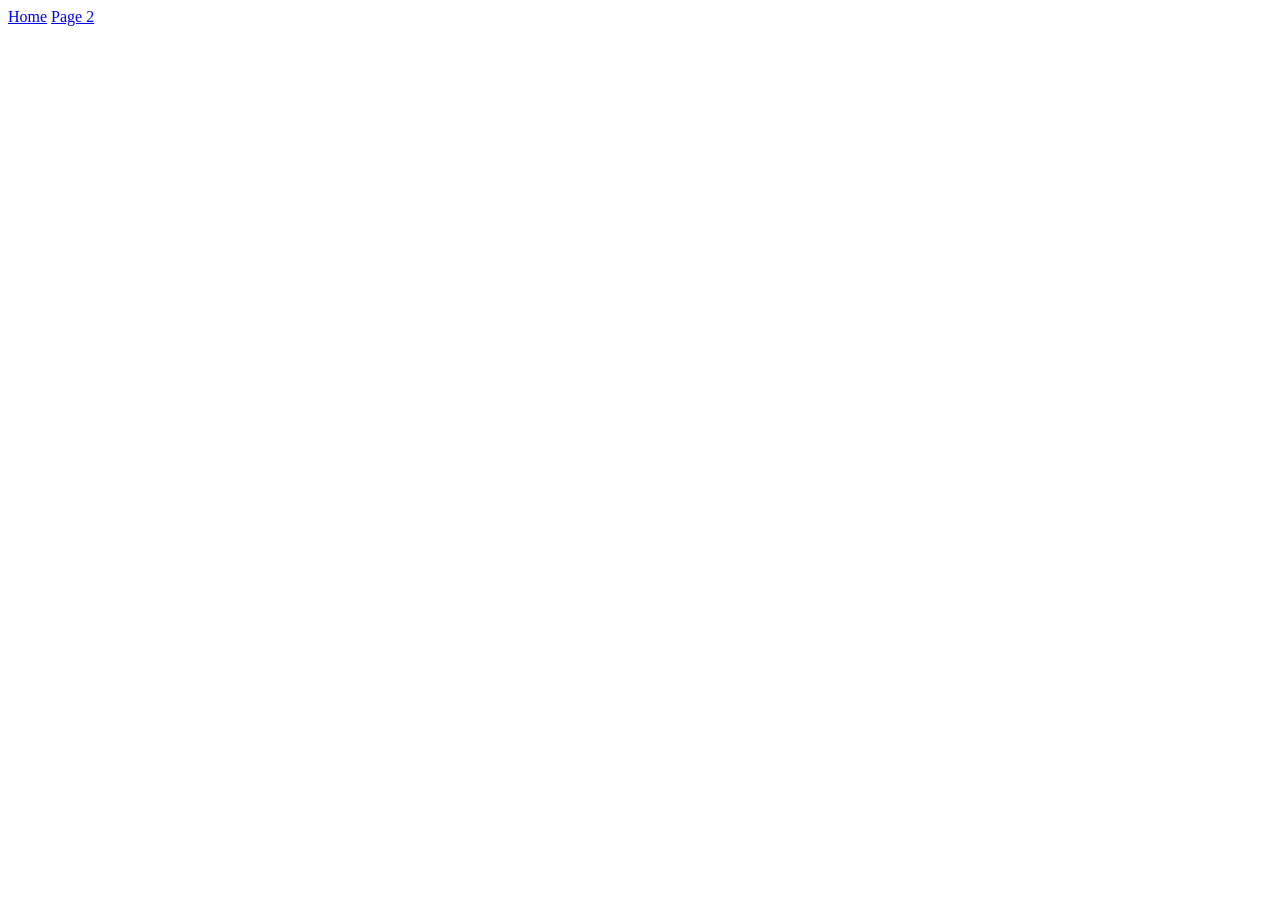
==== index.html @ c8fd0165 "Create index.html Add index.html" ====
<!DOCTYPE html> 
<html lang="th"> 
  <head> 
    <meta charset="UTF-8"> 
    <meta name="viewport" content="width=device-width, initial-scale=1.0"> 
    <title>Home</title> 
    <link rel="stylesheet" href="style.css"> 
  </head> 
  <body> 
    <!-- Navigation --> 
    <nav> 
      <a href="index.html">Home</a> 
      <a href="page2.html">Page 2</a> 
    </nav> 
    <!-- Page Content --> 
    <main> 
      <!-- แบ่ง Section ให้สมาชิกในทีม แล้วพัฒนาตาม Design Reference --> 
    </main> 
    <!-- Footer --> 
    <footer> 
    </footer> 
  </body> 
</html>
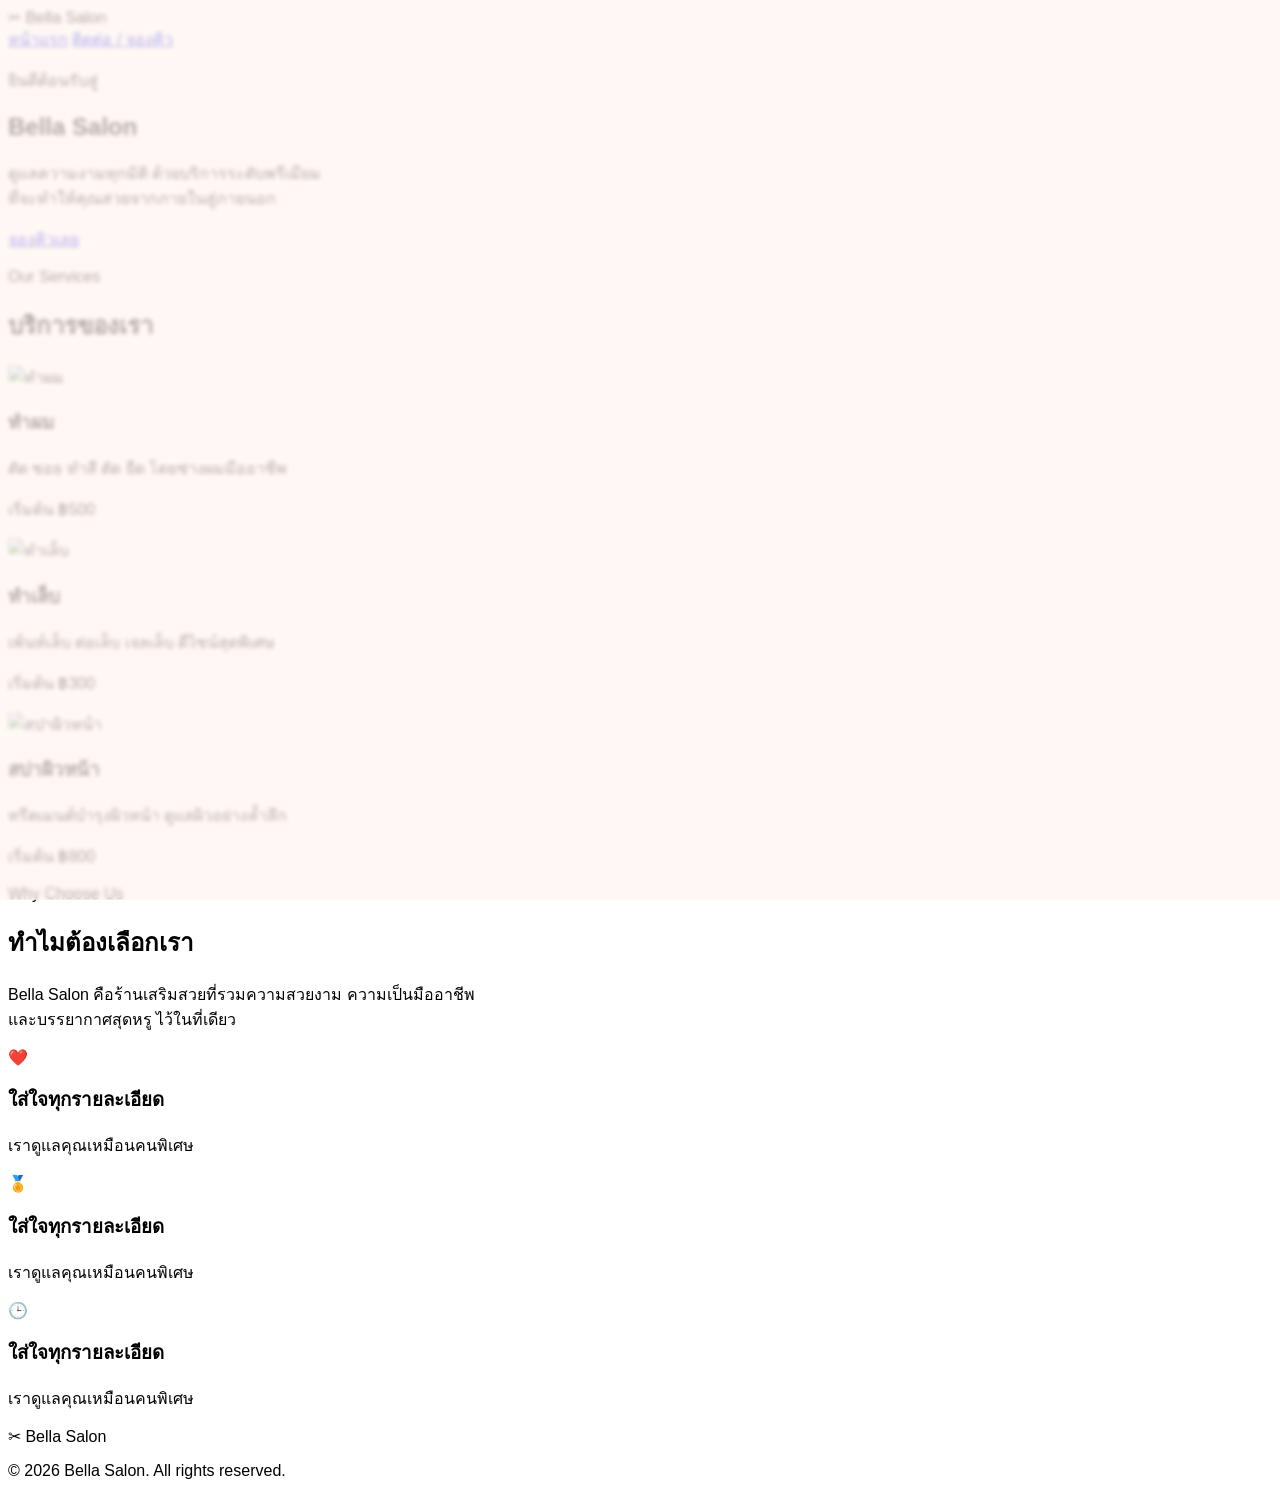
==== commit 3508a4e3: "Update index.html" ====
--- a/index.html
+++ b/index.html
@@ -3,21 +3,122 @@
   <head> 
     <meta charset="UTF-8"> 
     <meta name="viewport" content="width=device-width, initial-scale=1.0"> 
-    <title>Home</title> 
+    <title>Bella Salon - หน้าแรก</title> 
     <link rel="stylesheet" href="style.css"> 
   </head> 
   <body> 
     <!-- Navigation --> 
     <nav> 
-      <a href="index.html">Home</a> 
-      <a href="page2.html">Page 2</a> 
+      <div class="logo">
+        <span class="logo-icon">✂</span> Bella Salon
+      </div>
+      <div class="nav-links">
+        <a href="index.html" class="active">หน้าแรก</a> 
+        <a href="page2.html">ติดต่อ / จองคิว</a> 
+      </div>
     </nav> 
+
     <!-- Page Content --> 
     <main> 
-      <!-- แบ่ง Section ให้สมาชิกในทีม แล้วพัฒนาตาม Design Reference --> 
+      <!-- Hero Section -->
+      <section class="hero-section">
+        <div class="hero-overlay"></div>
+        <div class="hero-content">
+          <p class="hero-subtext">ยินดีต้อนรับสู่</p>
+          <h1 class="hero-title"><span class="highlight">Bella</span> Salon</h1>
+          <p class="hero-description">
+            ดูแลความงามทุกมิติ ด้วยบริการระดับพรีเมียม<br>
+            ที่จะทำให้คุณสวยจากภายในสู่ภายนอก
+          </p>
+          <a href="page2.html" class="btn-primary">จองคิวเลย</a>
+        </div>
+      </section>
+
+      <!-- Our Services Section -->
+      <section class="services-section">
+        <div class="section-title">
+          <p class="sub-title">Our Services</p>
+          <h2>บริการของเรา</h2>
+        </div>
+
+        <div class="services-grid">
+          <!-- Card 1: ทำผม -->
+          <div class="service-card">
+            <div class="card-img-wrapper">
+              <img src="hair.jpg" alt="ทำผม">
+            </div>
+            <div class="card-content">
+              <h3>ทำผม</h3>
+              <p>ตัด ซอย ทำสี ดัด ยืด โดยช่างผมมืออาชีพ</p>
+              <p class="price">เริ่มต้น ฿500</p>
+            </div>
+          </div>
+
+          <!-- Card 2: ทำเล็บ -->
+          <div class="service-card">
+            <div class="card-img-wrapper">
+              <img src="nails.jpg" alt="ทำเล็บ">
+            </div>
+            <div class="card-content">
+              <h3>ทำเล็บ</h3>
+              <p>เพ้นท์เล็บ ต่อเล็บ เจลเล็บ ดีไซน์สุดพิเศษ</p>
+              <p class="price">เริ่มต้น ฿300</p>
+            </div>
+          </div>
+
+          <!-- Card 3: สปาผิวหน้า -->
+          <div class="service-card">
+            <div class="card-img-wrapper">
+              <img src="facial.jpg" alt="สปาผิวหน้า">
+            </div>
+            <div class="card-content">
+              <h3>สปาผิวหน้า</h3>
+              <p>ทรีตเมนต์บำรุงผิวหน้า ดูแลผิวอย่างล้ำลึก</p>
+              <p class="price">เริ่มต้น ฿800</p>
+            </div>
+          </div>
+        </div>
+      </section>
+
+      <!-- Why Choose Us Section -->
+      <section class="why-us-section">
+        <div class="section-title">
+          <p class="sub-title">Why Choose Us</p>
+          <h2>ทำไมต้องเลือกเรา</h2>
+          <p class="section-description">
+            Bella Salon คือร้านเสริมสวยที่รวมความสวยงาม ความเป็นมืออาชีพ<br>
+            และบรรยากาศสุดหรู ไว้ในที่เดียว
+          </p>
+        </div>
+
+        <div class="why-us-grid">
+          <div class="why-us-item">
+            <div class="icon-circle">❤️</div>
+            <h3>ใส่ใจทุกรายละเอียด</h3>
+            <p>เราดูแลคุณเหมือนคนพิเศษ</p>
+          </div>
+
+          <div class="why-us-item">
+            <div class="icon-circle">🏅</div>
+            <h3>ใส่ใจทุกรายละเอียด</h3>
+            <p>เราดูแลคุณเหมือนคนพิเศษ</p>
+          </div>
+
+          <div class="why-us-item">
+            <div class="icon-circle">🕒</div>
+            <h3>ใส่ใจทุกรายละเอียด</h3>
+            <p>เราดูแลคุณเหมือนคนพิเศษ</p>
+          </div>
+        </div>
+      </section>
     </main> 
+
     <!-- Footer --> 
     <footer> 
+      <div class="footer-logo">
+        <span class="logo-icon">✂</span> Bella Salon
+      </div>
+      <p>© 2026 Bella Salon. All rights reserved.</p>
     </footer> 
   </body> 
 </html>
--- a/style.css
+++ b/style.css
@@ -0,0 +1,21 @@
+body {
+  font-family: 'Prompt', sans-serif;
+  -webkit-font-smoothing: antialiased;
+}
+
+.hero-bg {
+  background-image: url('https://images.unsplash.com/photo-1615094401770-713fecd4695a?q=80&w=1974&auto=format&fit=crop&ixlib=rb-4.1.0&ixid=M3wxMjA3fDB8MHxwaG90by1wYWdlfHx8fGVufDB8fHx8fA%3D%3D');
+  background-size: cover;
+  background-position: center;
+  position: relative;
+}
+
+.hero-overlay {
+  position: absolute;
+  top: 0;
+  left: 0;
+  width: 100%;
+  height: 100%;
+  background-color: rgba(255, 245, 240, 0.7); /* Soft peach overlay */
+  backdrop-filter: blur(2px);
+}
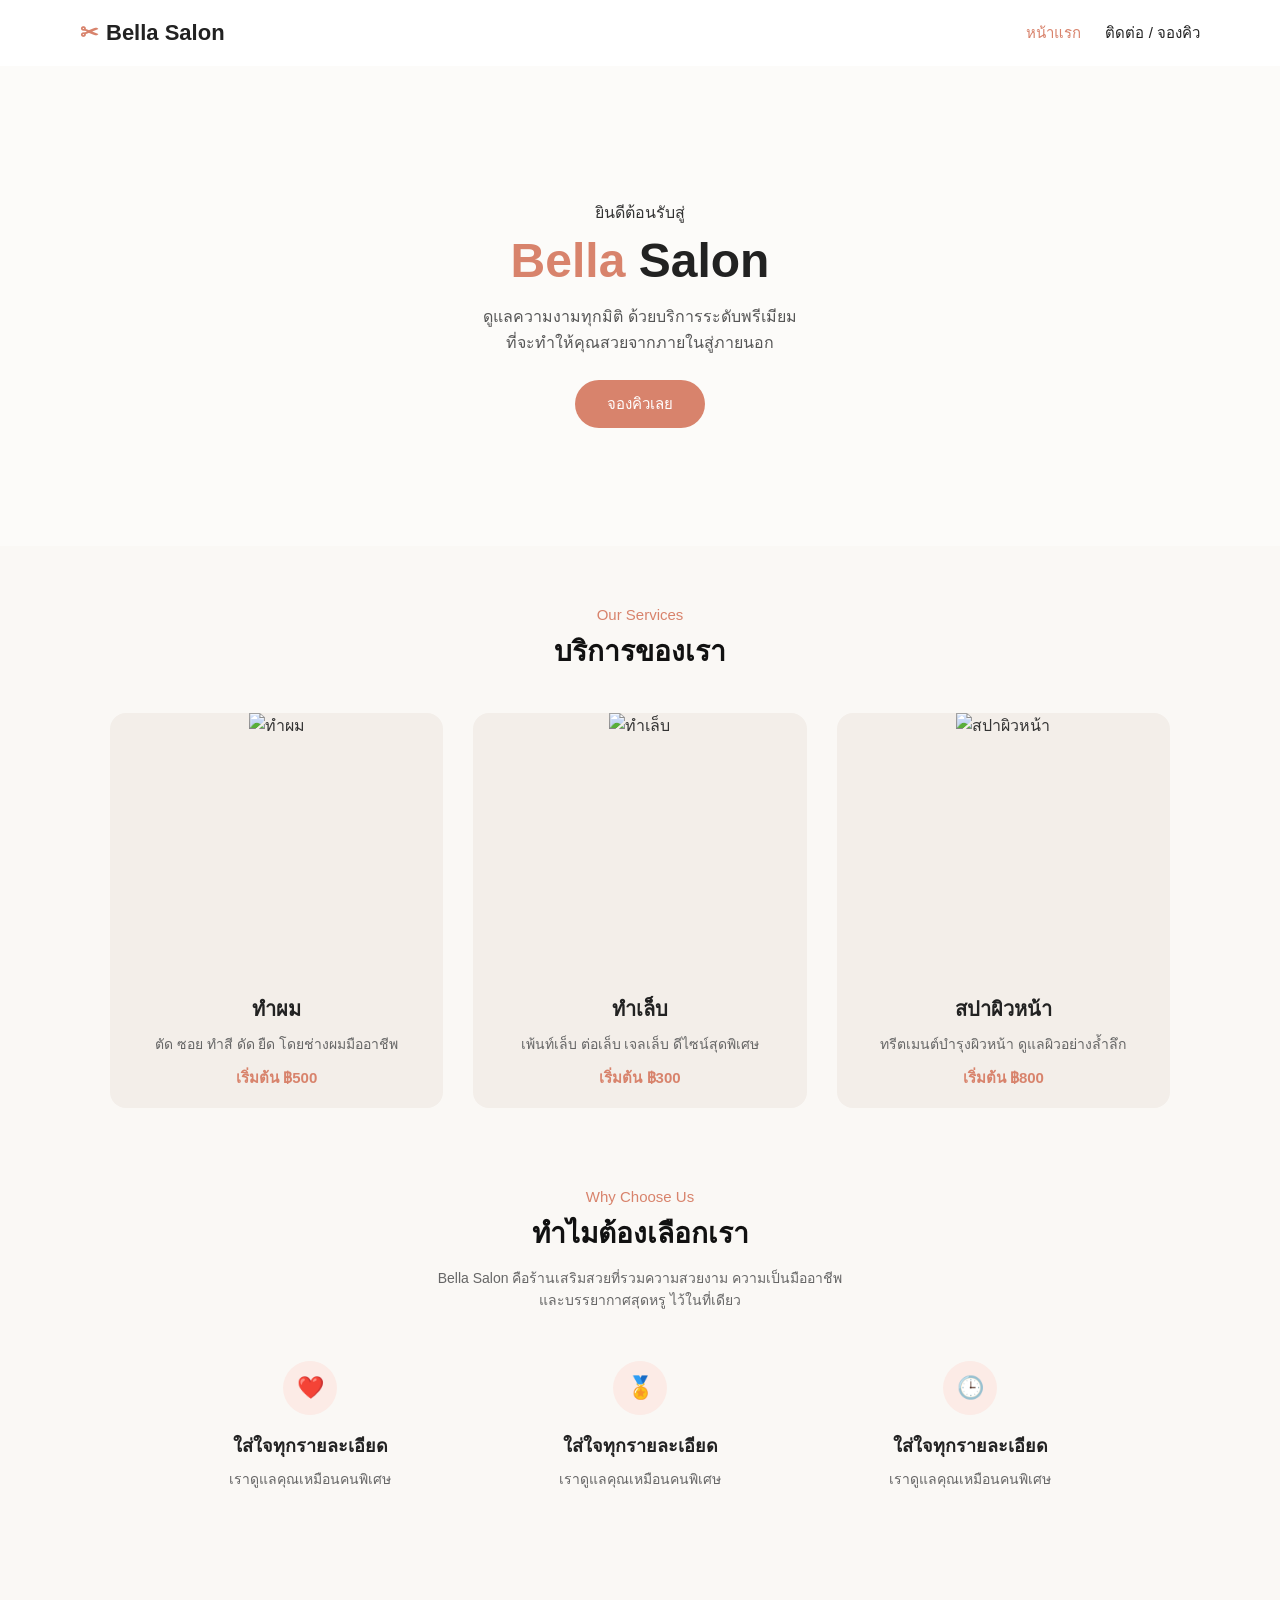
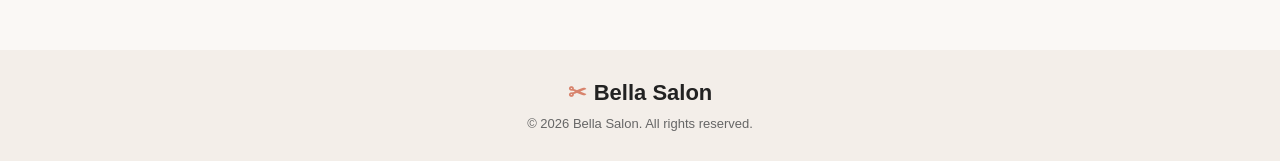
==== commit 9e9bb4fd: "resolve: the image isn't showing up." ====
--- a/index.html
+++ b/index.html
@@ -45,7 +45,7 @@
           <!-- Card 1: ทำผม -->
           <div class="service-card">
             <div class="card-img-wrapper">
-              <img src="hair.jpg" alt="ทำผม">
+              <img src="https://media.istockphoto.com/id/2223504959/th/%E0%B8%A3%E0%B8%B9%E0%B8%9B%E0%B8%96%E0%B9%88%E0%B8%B2%E0%B8%A2/%E0%B8%8A%E0%B9%88%E0%B8%B2%E0%B8%87%E0%B8%97%E0%B9%8D%E0%B8%B2%E0%B8%9C%E0%B8%A1%E0%B8%A1%E0%B9%89%E0%B8%A7%E0%B8%99%E0%B8%9C%E0%B8%A1%E0%B8%9C%E0%B8%B9%E0%B9%89%E0%B8%AB%E0%B8%8D%E0%B8%B4%E0%B8%87%E0%B8%94%E0%B9%89%E0%B8%A7%E0%B8%A2%E0%B9%80%E0%B8%95%E0%B8%B2%E0%B8%A3%E0%B8%B5%E0%B8%94%E0%B9%81%E0%B8%9A%E0%B8%99%E0%B9%83%E0%B8%99%E0%B8%A3%E0%B9%89%E0%B8%B2%E0%B8%99%E0%B9%80%E0%B8%AA%E0%B8%A3%E0%B8%B4%E0%B8%A1%E0%B8%AA%E0%B8%A7%E0%B8%A2%E0%B8%A3%E0%B8%B0%E0%B8%A2%E0%B8%B0%E0%B9%83%E0%B8%81%E0%B8%A5%E0%B9%89.jpg?s=612x612&w=0&k=20&c=aWsS8QbUXZt-SC1iOCcqbd3mqfMQFCT59dH6aAgB5AQ=" alt="ทำผม">
             </div>
             <div class="card-content">
               <h3>ทำผม</h3>
@@ -57,7 +57,7 @@
           <!-- Card 2: ทำเล็บ -->
           <div class="service-card">
             <div class="card-img-wrapper">
-              <img src="nails.jpg" alt="ทำเล็บ">
+              <img src="https://storage.googleapis.com/fastwork-asset/subcategory_images/th/cover/lifestyle/nail-salon.jpg" alt="ทำเล็บ">
             </div>
             <div class="card-content">
               <h3>ทำเล็บ</h3>
@@ -69,7 +69,7 @@
           <!-- Card 3: สปาผิวหน้า -->
           <div class="service-card">
             <div class="card-img-wrapper">
-              <img src="facial.jpg" alt="สปาผิวหน้า">
+              <img src="https://inwfile.com/s-de/pbx3es.jpg" alt="สปาผิวหน้า">
             </div>
             <div class="card-content">
               <h3>สปาผิวหน้า</h3>
--- a/style.css
+++ b/style.css
@@ -1,13 +1,97 @@
-body {
-  font-family: 'Prompt', sans-serif;
-  -webkit-font-smoothing: antialiased;
-}
-
-.hero-bg {
-  background-image: url('https://images.unsplash.com/photo-1615094401770-713fecd4695a?q=80&w=1974&auto=format&fit=crop&ixlib=rb-4.1.0&ixid=M3wxMjA3fDB8MHxwaG90by1wYWdlfHx8fGVufDB8fHx8fA%3D%3D');
+* { 
+  box-sizing: border-box; 
+} 
+
+body { 
+  margin: 0; 
+  font-family: Arial, sans-serif; 
+  color: #333333;
+  background-color: #faf8f5;
+} 
+
+main { 
+  min-height: 70vh; 
+  padding-bottom: 40px;
+} 
+
+nav { 
+  display: flex; 
+  align-items: center; 
+  justify-content: space-between;
+  padding: 20px 80px; 
+  background-color: #ffffff;
+} 
+
+.logo, 
+.footer-logo {
+  font-size: 22px;
+  font-weight: bold;
+  color: #222222;
+  display: flex;
+  align-items: center;
+  gap: 8px;
+}
+
+.logo-icon {
+  color: #d8836c;
+}
+
+.nav-links {
+  display: flex;
+  gap: 24px;
+}
+
+nav a { 
+  text-decoration: none; 
+  color: #222222; 
+  font-size: 15px;
+} 
+
+nav a.active {
+  color: #d8836c;
+}
+
+.section-title {
+  text-align: center;
+  margin-bottom: 40px;
+}
+
+.section-title .sub-title {
+  color: #d8836c;
+  margin: 0 0 6px 0;
+  font-size: 15px;
+}
+
+.section-title h1 {
+  margin: 0;
+  font-size: 32px;
+  color: #111111;
+}
+
+.section-title h2 {
+  margin: 0;
+  font-size: 28px;
+  color: #111111;
+}
+
+.section-description {
+  color: #666666;
+  font-size: 14px;
+  line-height: 1.6;
+  margin-top: 12px;
+}
+
+/* Hero Section */
+.hero-section {
+  position: relative;
+  height: 480px;
+  background-image: url('hero-bg.jpg');
   background-size: cover;
   background-position: center;
-  position: relative;
+  display: flex;
+  align-items: center;
+  justify-content: center;
+  text-align: center;
 }
 
 .hero-overlay {
@@ -16,6 +100,275 @@
   left: 0;
   width: 100%;
   height: 100%;
-  background-color: rgba(255, 245, 240, 0.7); /* Soft peach overlay */
-  backdrop-filter: blur(2px);
-}
+  background-color: rgba(255, 255, 255, 0.4);
+}
+
+.hero-content {
+  position: relative;
+  z-index: 1;
+}
+
+.hero-subtext {
+  font-size: 16px;
+  color: #333333;
+  margin-bottom: 8px;
+}
+
+.hero-title {
+  font-size: 48px;
+  margin: 0 0 16px 0;
+  color: #222222;
+}
+
+.hero-title .highlight {
+  color: #d8836c;
+}
+
+.hero-description {
+  font-size: 16px;
+  color: #555555;
+  line-height: 1.6;
+  margin-bottom: 24px;
+}
+
+.btn-primary {
+  display: inline-block;
+  background-color: #d8836c;
+  color: #ffffff;
+  padding: 12px 32px;
+  border-radius: 24px;
+  text-decoration: none;
+  font-size: 15px;
+  transition: background-color 0.2s ease;
+}
+
+.btn-primary:hover {
+  background-color: #c4725c;
+}
+
+/* Services Section */
+.services-section {
+  max-width: 1100px;
+  margin: 60px auto;
+  padding: 0 20px;
+}
+
+.services-grid {
+  display: grid;
+  grid-template-columns: repeat(3, 1fr);
+  gap: 30px;
+}
+
+.service-card {
+  background-color: #f3eee9;
+  border-radius: 16px;
+  overflow: hidden;
+  text-align: center;
+}
+
+.card-img-wrapper {
+  height: 260px;
+  overflow: hidden;
+}
+
+.card-img-wrapper img {
+  width: 100%;
+  height: 100%;
+  object-fit: cover;
+}
+
+.card-content {
+  padding: 20px;
+}
+
+.card-content h3 {
+  margin: 0 0 10px 0;
+  font-size: 20px;
+  color: #222222;
+}
+
+.card-content p {
+  margin: 0 0 12px 0;
+  font-size: 14px;
+  color: #666666;
+  line-height: 1.4;
+}
+
+.card-content .price {
+  color: #d8836c;
+  font-weight: bold;
+  font-size: 15px;
+  margin: 0;
+}
+
+/* Why Choose Us Section */
+.why-us-section {
+  max-width: 1000px;
+  margin: 80px auto 60px auto;
+  padding: 0 20px;
+}
+
+.why-us-grid {
+  display: grid;
+  grid-template-columns: repeat(3, 1fr);
+  gap: 30px;
+  margin-top: 50px;
+  text-align: center;
+}
+
+.why-us-item {
+  display: flex;
+  flex-direction: column;
+  align-items: center;
+}
+
+.icon-circle {
+  width: 54px;
+  height: 54px;
+  background-color: #fcebe6;
+  border-radius: 50%;
+  display: flex;
+  align-items: center;
+  justify-content: center;
+  font-size: 22px;
+  margin-bottom: 16px;
+}
+
+.why-us-item h3 {
+  margin: 0 0 8px 0;
+  font-size: 18px;
+  color: #222222;
+}
+
+.why-us-item p {
+  margin: 0;
+  font-size: 14px;
+  color: #666666;
+}
+
+.booking-section {
+  max-width: 1000px;
+  margin: 40px auto 0 auto;
+  padding: 0 20px;
+}
+
+.booking-container {
+  display: grid;
+  grid-template-columns: 1fr 1fr;
+  gap: 60px;
+}
+
+.contact-info h2, 
+.booking-form-container h2 {
+  font-size: 20px;
+  margin-top: 0;
+  margin-bottom: 24px;
+}
+
+/* Contact Info Section */
+.info-list {
+  list-style: none;
+  padding: 0;
+  margin: 0 0 30px 0;
+}
+
+.info-list li {
+  display: flex;
+  align-items: center;
+  gap: 16px;
+  margin-bottom: 20px;
+  font-size: 15px;
+  line-height: 1.4;
+}
+
+.icon-bg {
+  width: 40px;
+  height: 40px;
+  background-color: #fcebe6;
+  color: #d8836c;
+  border-radius: 50%;
+  display: flex;
+  align-items: center;
+  justify-content: center;
+  font-size: 18px;
+  flex-shrink: 0;
+}
+
+.map-container {
+  width: 100%;
+  border-radius: 8px;
+  overflow: hidden;
+  box-shadow: 0 2px 8px rgba(0,0,0,0.1);
+}
+
+/* Form Section */
+.booking-form {
+  display: flex;
+  flex-direction: column;
+  gap: 16px;
+}
+
+.form-group {
+  display: flex;
+  flex-direction: column;
+  gap: 6px;
+}
+
+.form-group label {
+  font-size: 14px;
+  color: #444444;
+}
+
+.form-group input, 
+.form-group textarea {
+  width: 100%;
+  padding: 10px 14px;
+  border: 1px solid #cccccc;
+  border-radius: 6px;
+  font-size: 14px;
+  outline: none;
+  font-family: inherit;
+}
+
+.form-group input:focus, 
+.form-group textarea:focus {
+  border-color: #d8836c;
+}
+
+.form-group input::placeholder, 
+.form-group textarea::placeholder {
+  color: #aaaaaa;
+}
+
+.btn-submit {
+  background-color: #d8836c;
+  color: #ffffff;
+  border: none;
+  padding: 12px;
+  border-radius: 6px;
+  font-size: 16px;
+  cursor: pointer;
+  margin-top: 8px;
+  transition: background-color 0.2s ease;
+}
+
+.btn-submit:hover {
+  background-color: #c4725c;
+}
+
+footer { 
+  background-color: #f3eee9;
+  padding: 30px 20px; 
+  text-align: center;
+  display: flex;
+  flex-direction: column;
+  align-items: center;
+  gap: 10px;
+  margin-top: 60px;
+} 
+
+footer p {
+  margin: 0;
+  font-size: 13px;
+  color: #666666;
+}
